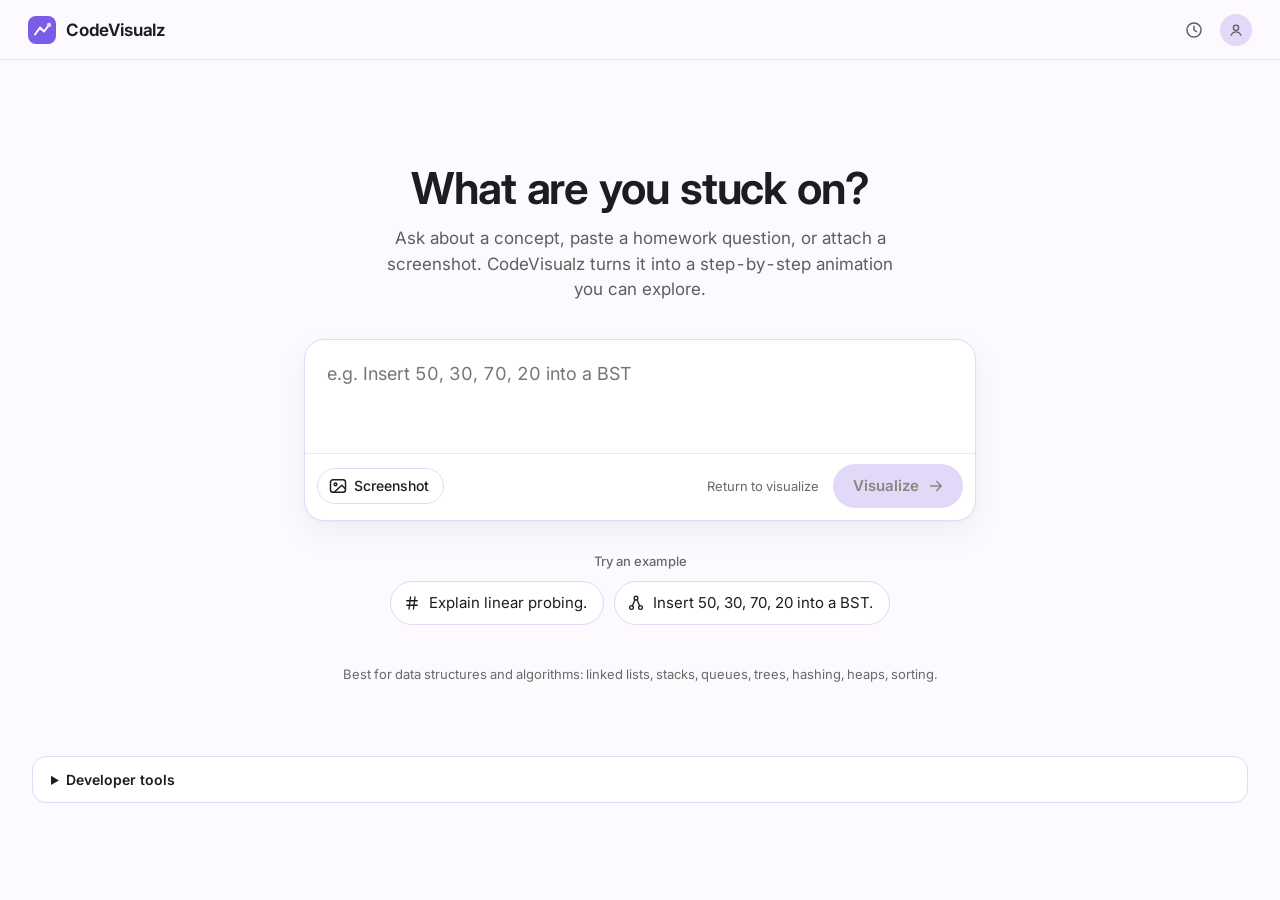
==== frontend/index.html @ c1162198 "feat(frontend): add a "Here's what I read" line above the animation Shows one line built from the pl" ====
<!doctype html>
<html lang="en">
<head>
<meta charset="utf-8" />
<meta name="viewport" content="width=device-width, initial-scale=1" />
<title>CodeVisualz</title>
<link rel="preconnect" href="https://fonts.googleapis.com" />
<link rel="stylesheet" href="https://fonts.googleapis.com/css2?family=Inter:wght@400;500;600;700&display=swap" />
<link rel="stylesheet" href="style.css" />
</head>
<body>

<header class="app-header">
  <button type="button" id="brand-link" class="brand" aria-label="CodeVisualz home">
    <svg class="brand-mark" width="28" height="28" viewBox="0 0 28 28" aria-hidden="true">
      <rect width="28" height="28" rx="8"></rect>
      <path d="M7 18.5 L12 11.5 L16 15.5 L21 9" stroke="#FFFFFF" stroke-width="2" fill="none" stroke-linecap="round" stroke-linejoin="round"></path>
      <circle cx="21" cy="9" r="2.2"></circle>
    </svg>
    <span class="brand-name">CodeVisualz</span>
  </button>
  <div class="header-actions">
    <button type="button" id="new-lesson-btn" class="ghost-button" hidden>
      <svg width="18" height="18" viewBox="0 0 24 24" fill="none" stroke="currentColor" stroke-width="1.75" stroke-linecap="round" aria-hidden="true"><path d="M12 5v14M5 12h14"></path></svg>
      New lesson
    </button>
    <button type="button" class="icon-button" aria-label="Lesson history">
      <svg width="20" height="20" viewBox="0 0 24 24" fill="none" stroke="currentColor" stroke-width="1.75" stroke-linecap="round" stroke-linejoin="round" aria-hidden="true"><circle cx="12" cy="12" r="8.5"></circle><path d="M12 7.5V12l3 2"></path></svg>
    </button>
    <button type="button" class="icon-button avatar-button" aria-label="Account">
      <svg width="18" height="18" viewBox="0 0 24 24" fill="none" stroke="currentColor" stroke-width="1.75" stroke-linecap="round" aria-hidden="true"><circle cx="12" cy="9" r="3.5"></circle><path d="M5.5 19c1.2-3 3.7-4.5 6.5-4.5s5.3 1.5 6.5 4.5"></path></svg>
    </button>
  </div>
</header>

<!-- ============ START SCREEN ============ -->
<main class="start-screen" id="start-screen">
  <h1 class="start-heading">What are you stuck on?</h1>
  <p class="start-subcopy">Ask about a concept, paste a homework question, or attach a screenshot. CodeVisualz turns it into a step-by-step animation you can explore.</p>

  <div class="composer" id="composer">
    <label class="sr-only" for="question-input">Your question</label>
    <textarea
      id="question-input"
      class="composer-input"
      rows="3"
      placeholder="e.g. Insert 50, 30, 70, 20 into a BST"
    ></textarea>

    <div class="screenshot-row" id="screenshot-row" hidden>
      <div class="screenshot-thumb"><img id="screenshot-preview-img" alt="Selected screenshot preview" /></div>
      <div class="screenshot-meta">
        <div class="screenshot-filename" id="screenshot-filename"></div>
        <div class="screenshot-sub" id="screenshot-sub"></div>
      </div>
      <button type="button" id="screenshot-remove" class="remove-chip-button" aria-label="Remove screenshot">
        <span><svg width="14" height="14" viewBox="0 0 24 24" fill="none" stroke="currentColor" stroke-width="2.25" stroke-linecap="round" aria-hidden="true"><path d="M6 6l12 12M18 6L6 18"></path></svg></span>
      </button>
    </div>
    <p id="screenshot-error" class="field-error" role="alert" hidden></p>

    <div class="composer-error-banner" id="plan-error-banner" role="alert" hidden>
      <svg width="20" height="20" viewBox="0 0 24 24" fill="none" stroke="currentColor" stroke-width="2" stroke-linecap="round" aria-hidden="true"><circle cx="12" cy="12" r="9"></circle><path d="M12 7.5v5.5M12 16.5v.01"></path></svg>
      <div>
        <div class="error-title">CodeVisualz couldn't build this lesson</div>
        <div class="error-body" id="plan-error-body"></div>
        <div class="error-code" id="plan-error-code"></div>
      </div>
    </div>

    <div class="composer-footer">
      <input type="file" id="screenshot-input" class="sr-only" accept="image/png,image/jpeg,image/webp,image/gif" />
      <button type="button" id="attach-btn" class="ghost-button">
        <svg width="20" height="20" viewBox="0 0 24 24" fill="none" stroke="currentColor" stroke-width="1.75" stroke-linecap="round" stroke-linejoin="round" aria-hidden="true"><rect x="3" y="4.5" width="18" height="15" rx="3"></rect><circle cx="9" cy="10" r="1.6"></circle><path d="M21 15.5l-4.5-4.5-9 8.5"></path></svg>
        Screenshot
      </button>
      <div class="composer-footer-right">
        <span class="footer-hint">Return to visualize</span>
        <button type="button" id="generate-btn" class="primary-pill" disabled>
          <span id="generate-btn-label">Visualize</span>
          <svg width="18" height="18" viewBox="0 0 24 24" fill="none" stroke="currentColor" stroke-width="2" stroke-linecap="round" stroke-linejoin="round" aria-hidden="true"><path d="M5 12h14M13 6l6 6-6 6"></path></svg>
        </button>
      </div>
    </div>
  </div>

  <div class="examples">
    <div class="examples-label">Try an example</div>
    <div class="example-chips" role="group" aria-label="Example prompts">
      <button type="button" class="chip" data-example="Insert 45, 25, 35 into a size-10 hash table using linear probing.">
        <svg width="18" height="18" viewBox="0 0 24 24" fill="none" stroke="currentColor" stroke-width="1.75" stroke-linecap="round" aria-hidden="true"><path d="M5 9h14M5 15h14M10 4L8 20M16 4l-2 16"></path></svg>
        Explain linear probing.
      </button>
      <button type="button" class="chip" data-example="Insert 50, 30, 70, 20 into a binary search tree.">
        <svg width="18" height="18" viewBox="0 0 24 24" fill="none" stroke="currentColor" stroke-width="1.75" stroke-linecap="round" aria-hidden="true"><circle cx="12" cy="5.5" r="2.5"></circle><circle cx="6" cy="18" r="2.5"></circle><circle cx="18" cy="18" r="2.5"></circle><path d="M10.6 7.6L7.3 15.8M13.4 7.6l3.3 8.2"></path></svg>
        Insert 50, 30, 70, 20 into a BST.
      </button>
    </div>
    <p class="examples-footnote">Best for data structures and algorithms: linked lists, stacks, queues, trees, hashing, heaps, sorting.</p>
  </div>
</main>

<!-- ============ WORKSPACE SCREEN ============ -->
<main class="workspace" id="workspace-screen" hidden>

  <div class="question-bar">
    <label class="field-label-inline" for="ws-question-input">Your question</label>
    <input id="ws-question-input" class="question-bar-input" />
    <span class="screenshot-chip" id="ws-screenshot-chip" hidden></span>
    <button type="button" id="regenerate-btn" class="ghost-button-sm">
      <svg width="16" height="16" viewBox="0 0 24 24" fill="none" stroke="currentColor" stroke-width="2" stroke-linecap="round" stroke-linejoin="round" aria-hidden="true"><path d="M20 11a8 8 0 1 0-2.3 5.7M20 4v7h-7"></path></svg>
      Regenerate
    </button>
  </div>

  <div class="title-skeleton" id="title-skeleton" aria-hidden="true" hidden>
    <div class="skeleton-bar" style="height: 12px; width: 180px"></div>
    <div class="skeleton-bar" style="height: 26px; width: 420px; max-width: 80%"></div>
  </div>
  <div class="title-row" id="title-row" hidden>
    <div>
      <div class="eyebrow" id="lesson-eyebrow"></div>
      <h1 class="lesson-title" id="lesson-title"></h1>
    </div>
    <div class="lesson-meta" id="lesson-meta"></div>
  </div>

  <div class="workspace-row">

    <!-- ===== STAGE CARD ===== -->
    <section class="card stage-card" id="stage-card" aria-label="Lesson animation" hidden>
      <p class="plan-summary" id="plan-summary" hidden></p>
      <div class="stage" id="stage">
        <div id="viz-container" data-viz-stage aria-describedby="caption-text"></div>

        <div class="generating-overlay" id="generating-overlay" hidden>
          <svg width="36" height="36" viewBox="0 0 36 36" aria-hidden="true">
            <circle class="spinner-ring" cx="18" cy="18" r="15" fill="none" stroke-width="3"></circle>
            <path class="spinner-arc" d="M18 3a15 15 0 0 1 15 15" fill="none" stroke-width="3" stroke-linecap="round"></path>
          </svg>
          <div>
            <div class="generating-title">Building your lesson</div>
            <div class="generating-sub">This usually takes a few seconds.</div>
          </div>
          <button type="button" id="cancel-generate-btn" class="secondary-button">Cancel</button>
        </div>

        <div class="stage-error-banner" id="stage-error-banner" role="alert" hidden>
          <svg width="20" height="20" viewBox="0 0 24 24" fill="none" stroke="currentColor" stroke-width="2" stroke-linecap="round" aria-hidden="true"><circle cx="12" cy="12" r="9"></circle><path d="M12 7.5v5.5M12 16.5v.01"></path></svg>
          <div class="error-body" id="stage-error-body"></div>
        </div>
      </div>

      <div class="caption" id="caption-area" aria-live="polite">
        <span class="step-badge" id="step-badge"></span>
        <div class="caption-body" id="caption-body">
          <span class="captions-loading-chip" id="captions-loading-chip" hidden>
            <svg width="14" height="14" viewBox="0 0 18 18" aria-hidden="true"><circle cx="9" cy="9" r="7" fill="none" stroke="var(--accent-line)" stroke-width="2.5"></circle><path d="M9 2a7 7 0 0 1 7 7" fill="none" stroke="var(--accent-strong)" stroke-width="2.5" stroke-linecap="round"></path></svg>
            Writing explanations — the animation is ready to explore
          </span>
          <div class="step-tag" id="step-tag"></div>
          <p class="caption-text" id="caption-text"></p>
        </div>
      </div>

      <div class="playback">
        <div class="progress-row" role="progressbar" id="progress-row" aria-label="Lesson progress" aria-valuemin="1"></div>
        <div class="playback-controls">
          <div>
            <button type="button" id="btn-restart" class="ghost-toolbar-button" disabled>
              <svg width="18" height="18" viewBox="0 0 24 24" fill="none" stroke="currentColor" stroke-width="1.85" stroke-linecap="round" stroke-linejoin="round" aria-hidden="true"><path d="M4 12a8 8 0 1 0 2.4-5.7M4 4v5h5"></path></svg>
              Restart
            </button>
          </div>
          <div class="playback-center">
            <button type="button" id="btn-back" class="ghost-toolbar-button" disabled>
              <svg width="18" height="18" viewBox="0 0 24 24" fill="none" stroke="currentColor" stroke-width="2" stroke-linecap="round" stroke-linejoin="round" aria-hidden="true"><path d="M15 6l-6 6 6 6"></path></svg>
              Back
            </button>
            <button type="button" id="btn-play" class="play-button" disabled aria-label="Play">
              <svg id="play-icon" width="20" height="20" viewBox="0 0 24 24" fill="currentColor" aria-hidden="true" style="margin-left: 2px"><path d="M8 5.2v13.6c0 .8.9 1.3 1.6.8l10-6.8c.6-.4.6-1.2 0-1.6l-10-6.8C8.9 3.9 8 4.4 8 5.2z"></path></svg>
            </button>
            <button type="button" id="btn-next" class="ghost-toolbar-button" disabled style="padding: 0 10px 0 14px">
              Next
              <svg width="18" height="18" viewBox="0 0 24 24" fill="none" stroke="currentColor" stroke-width="2" stroke-linecap="round" stroke-linejoin="round" aria-hidden="true"><path d="M9 6l6 6-6 6"></path></svg>
            </button>
          </div>
          <div class="playback-right">
            <span><kbd>&larr;</kbd> <kbd>&rarr;</kbd></span>
            <span class="step-counter" id="step-counter"></span>
          </div>
        </div>
      </div>
    </section>

    <!-- ===== TEXT FALLBACK ===== -->
    <article class="card text-fallback" id="text-fallback" hidden>
      <div class="text-note">
        <svg width="20" height="20" viewBox="0 0 24 24" fill="none" stroke="currentColor" stroke-width="1.85" stroke-linecap="round" aria-hidden="true"><circle cx="12" cy="12" r="9"></circle><path d="M12 11v5.5M12 7.5v.01"></path></svg>
        <div class="text-note-body"><strong>This one reads better as text.</strong> It doesn't map to a step-by-step animation, so here's a written explanation instead.</div>
      </div>
      <div class="text-body" id="text-body"></div>
    </article>

    <!-- ===== RAIL ===== -->
    <aside class="rail">
      <section class="card practice-card" id="practice-panel" aria-labelledby="practice-prompt" hidden>
        <div class="practice-header">
          <span class="practice-kicker">
            <svg width="16" height="16" viewBox="0 0 24 24" fill="none" stroke="currentColor" stroke-width="2" stroke-linecap="round" stroke-linejoin="round" aria-hidden="true"><circle cx="12" cy="12" r="9"></circle><path d="M9.5 9.5a2.5 2.5 0 1 1 3.5 2.3c-.6.3-1 .8-1 1.5v.4M12 16.8v.01"></path></svg>
            Quick check
          </span>
          <span class="practice-step-label" id="practice-step-label"></span>
        </div>
        <h2 id="practice-prompt" class="practice-prompt"></h2>
        <p class="practice-context" id="practice-context" hidden></p>
        <div role="group" aria-label="Answer choices" class="practice-choices" id="practice-choices"></div>
        <div class="practice-actions" id="practice-actions"></div>
        <div id="practice-feedback-slot"></div>
      </section>

      <section class="card complete-card" id="complete-panel" aria-labelledby="complete-heading" hidden>
        <span class="complete-icon">
          <svg width="22" height="22" viewBox="0 0 24 24" fill="none" stroke="currentColor" stroke-width="2.4" stroke-linecap="round" stroke-linejoin="round" aria-hidden="true"><path d="M5 12.5l4.5 4.5L19 7.5"></path></svg>
        </span>
        <h2 id="complete-heading" class="complete-title">Lesson complete</h2>
        <p class="complete-sub" id="complete-sub"></p>
        <dl class="stat-tiles" id="complete-stats"></dl>
        <div class="complete-actions">
          <button type="button" id="replay-btn" class="secondary-button">Replay</button>
          <button type="button" id="complete-new-lesson-btn" class="primary-pill">New lesson</button>
        </div>
      </section>

      <section class="card sandbox-card" id="sandbox-panel" hidden>
        <div class="sandbox-label">Try your own operations</div>
        <p class="sandbox-hint">Type comma-separated ops for this structure, e.g. <code>push 5, pop</code>.</p>
        <form class="sandbox-form" id="sandbox-form">
          <label class="sr-only" for="sandbox-input">Your operations</label>
          <input id="sandbox-input" class="sandbox-input" placeholder="push 5, pop" />
          <button type="submit" class="sandbox-run-button">Run</button>
        </form>
        <p id="sandbox-error" class="field-error" role="alert" hidden></p>
      </section>

      <nav class="card outline" id="lesson-outline" aria-label="Lesson steps" hidden>
        <div class="outline-header">
          <span class="outline-title">Lesson steps</span>
          <span class="outline-meta" id="outline-meta"></span>
        </div>
        <ol class="outline-list" id="outline-list"></ol>
      </nav>
    </aside>
  </div>
</main>

<!-- ============ DEVELOPER TOOLS (integration-testing aid) ============ -->
<div class="dev-tools">
  <details class="dev-tools-inner" id="dev-tools">
    <summary>Developer tools</summary>
    <div class="dev-tools-body">
      <p><strong>Mode:</strong> <span id="dev-mode">Live API</span></p>
      <p><strong>Last request:</strong> <span id="dev-status">&mdash;</span></p>

      <h2>Plan response</h2>
      <pre id="dev-plan-preview" class="dev-pre">&mdash;</pre>

      <h2>Current step (raw detail)</h2>
      <pre id="dev-step-detail" class="dev-pre">&mdash;</pre>

      <h2>Errors</h2>
      <ul id="dev-errors" class="dev-errors"></ul>

      <h2>Manual test input</h2>
      <p>
        Paste a plan response shaped like <code>{"structure","initial","ops","source"}</code> or
        <code>{"structure":null,"message"}</code> to test the frontend and visualization modules without
        calling <code>/api/plan</code>. This is a manual test route &mdash; it never pretends to be a live
        backend response.
      </p>
      <textarea
        id="dev-json-input"
        class="dev-json-input"
        rows="6"
        placeholder='{"structure":"bst","initial":[],"ops":[{"op":"insert","args":["50"]},{"op":"insert","args":["30"]}],"source":"user_question"}'
      ></textarea>
      <div class="dev-tools-actions">
        <button type="button" id="dev-json-example">Insert example</button>
        <button type="button" id="dev-json-load">Load as plan response</button>
      </div>
      <p id="dev-json-error" class="field-error" role="alert" hidden></p>
    </div>
  </details>
</div>

<script type="module" src="app.js"></script>
</body>
</html>
---- frontend/style.css ----
:root {
  /* Neutrals: mostly white with a lavender wash */
  --bg: #FCFAFF;
  --bg-glass: rgba(252, 250, 255, 0.86);
  --surface: #FFFFFF;
  --stage: #F4EEFF;
  --muted: #EFE8FD;
  --line: #E2D8F7;
  --line-soft: #ECE5FB;
  --line-strong: #C9C6BF;

  --text: #1D1D1F;
  --text-2: #5F5E5B;
  --text-3: #6B6965;
  --text-disabled: #8A8780;

  --accent: #C4B1FF;
  --on-accent: #2A1661;
  --accent-strong: #7B5CE6;
  --accent-text: #5B3CC4;
  --accent-tint: #F1EBFF;
  --accent-mark: #E6DCFF;
  --accent-line: #D9CCFF;
  --accent-shadow: rgba(123, 92, 230, 0.22);

  --collision-bg: #FFF1E2; --collision-border: #E8913A; --collision-text: #A64B00;
  --placed-bg: #E9F6EC; --placed-border: #2F9E55; --placed-text: #1E7B3A; --placed-key: #14532D;
  --error-bg: #FDEDEC; --error-border: #F3C4C0; --error-icon: #B3261E; --error-title: #8C1D18; --error-choice-border: #C5372C;

  --font: -apple-system, BlinkMacSystemFont, "SF Pro Text", Inter, "Segoe UI", Roboto, sans-serif;
  --font-mono: "SF Mono", ui-monospace, Menlo, monospace;

  --r-xs: 5px;
  --r-sm: 8px;
  --r-md: 12px;
  --r-lg: 14px;
  --r-xl: 20px;
  --r-pill: 999px;

  --shadow-card: 0 1px 2px rgba(0, 0, 0, 0.04), 0 12px 32px rgba(0, 0, 0, 0.05);
  --shadow-primary: 0 2px 8px var(--accent-shadow);

  --ease: cubic-bezier(.2, .8, .2, 1);
  --dur-fast: 160ms;
  --dur-base: 240ms;
}

* {
  box-sizing: border-box;
}

/* Many components below set their own `display` (flex/grid/etc). Author
   rules normally beat the UA default `[hidden] { display: none }`, so
   without this, toggling `el.hidden = true` on those elements silently did
   nothing and they stayed on screen. This makes `hidden` always win. */
[hidden] {
  display: none !important;
}

html,
body {
  margin: 0;
  padding: 0;
  background: var(--bg);
  color: var(--text);
  font-family: var(--font);
  -webkit-font-smoothing: antialiased;
  font-variant-numeric: tabular-nums;
}

.sr-only {
  position: absolute;
  width: 1px;
  height: 1px;
  overflow: hidden;
  clip: rect(0 0 0 0);
  white-space: nowrap;
}

button {
  font-family: inherit;
}

:focus-visible {
  box-shadow: 0 0 0 3px var(--accent-line);
  outline: 2px solid var(--accent-strong);
  outline-offset: 1px;
}

/* ===== Header ===== */

.app-header {
  position: sticky;
  top: 0;
  z-index: 5;
  height: 60px;
  display: flex;
  align-items: center;
  justify-content: space-between;
  gap: 16px;
  padding: 0 28px;
  background: var(--bg-glass);
  backdrop-filter: saturate(180%) blur(20px);
  -webkit-backdrop-filter: saturate(180%) blur(20px);
  border-bottom: 1px solid var(--line-soft);
}

.brand {
  display: flex;
  align-items: center;
  gap: 10px;
  color: var(--text);
  text-decoration: none;
  background: none;
  border: 0;
  cursor: pointer;
  padding: 0;
}

.brand-mark rect {
  fill: var(--accent-strong);
}

.brand-mark circle {
  fill: var(--accent-mark);
}

.brand-name {
  font-size: 17px;
  font-weight: 650;
  letter-spacing: -0.01em;
}

.header-actions {
  display: flex;
  align-items: center;
  gap: 6px;
}

.icon-button {
  width: 40px;
  height: 40px;
  display: flex;
  align-items: center;
  justify-content: center;
  border: 0;
  border-radius: var(--r-pill);
  background: transparent;
  color: var(--text-2);
  cursor: pointer;
}

.icon-button:hover {
  background: var(--muted);
}

.avatar-button {
  width: 32px;
  height: 32px;
  background: var(--line);
}

.avatar-button:hover {
  background: var(--line-strong);
}

/* ===== Buttons ===== */

.ghost-button {
  height: 36px;
  padding: 0 14px 0 10px;
  display: inline-flex;
  align-items: center;
  gap: 6px;
  border-radius: var(--r-pill);
  border: 1px solid var(--line);
  background: var(--surface);
  color: var(--text);
  font-size: 14px;
  font-weight: 500;
  cursor: pointer;
}

.ghost-button:hover {
  background: var(--muted);
}

.ghost-toolbar-button {
  height: 44px;
  padding: 0 14px 0 10px;
  display: inline-flex;
  align-items: center;
  gap: 6px;
  border: 0;
  border-radius: var(--r-md);
  background: transparent;
  color: var(--text);
  font-size: 15px;
  font-weight: 500;
  cursor: pointer;
}

.ghost-toolbar-button:disabled {
  color: var(--line-strong);
  cursor: default;
}

.ghost-toolbar-button:not(:disabled):hover {
  background: var(--muted);
}

.primary-pill {
  height: 44px;
  padding: 0 18px 0 20px;
  display: inline-flex;
  align-items: center;
  gap: 8px;
  border: 0;
  border-radius: var(--r-pill);
  background: var(--accent);
  color: var(--on-accent);
  font-size: 15px;
  font-weight: 600;
  cursor: pointer;
  box-shadow: var(--shadow-primary);
}

.primary-pill:disabled {
  background: var(--line);
  color: var(--text-disabled);
  cursor: default;
  box-shadow: none;
}

.secondary-button {
  height: 44px;
  padding: 0 16px;
  border: 1px solid var(--line-strong);
  border-radius: var(--r-md);
  background: var(--surface);
  color: var(--text);
  font-size: 15px;
  font-weight: 600;
  cursor: pointer;
}

.secondary-button:hover {
  background: var(--muted);
}

.text-link-button {
  background: none;
  border: 0;
  color: var(--accent-text);
  font-size: 15px;
  font-weight: 500;
  cursor: pointer;
  padding: 0 14px;
  height: 44px;
}

.play-button {
  width: 52px;
  height: 52px;
  display: flex;
  align-items: center;
  justify-content: center;
  border: 0;
  border-radius: var(--r-pill);
  background: var(--accent);
  color: var(--on-accent);
  cursor: pointer;
  box-shadow: var(--shadow-primary);
}

.play-button:disabled {
  background: #D4D1CA;
  box-shadow: none;
  cursor: default;
}

/* ===== Start screen / composer ===== */

.start-screen {
  max-width: 720px;
  margin: 0 auto;
  padding: 104px 24px 72px;
}

.start-heading {
  margin: 0;
  text-align: center;
  font-size: 44px;
  line-height: 1.1;
  font-weight: 650;
  letter-spacing: -0.025em;
}

.start-subcopy {
  margin: 14px auto 0;
  max-width: 520px;
  text-align: center;
  font-size: 17px;
  line-height: 1.5;
  color: var(--text-2);
}

.composer {
  margin-top: 36px;
  background: var(--surface);
  border: 1px solid var(--line);
  border-radius: var(--r-xl);
  box-shadow: var(--shadow-card);
  overflow: hidden;
  transition: border-color var(--dur-base) var(--ease);
}

.composer.has-error {
  border-color: var(--error-border);
}

.composer-input {
  display: block;
  width: 100%;
  resize: none;
  border: 0;
  outline: none;
  padding: 20px 22px 12px;
  font: inherit;
  font-size: 18px;
  line-height: 1.5;
  color: var(--text);
  background: transparent;
}

.screenshot-row {
  margin: 0 14px 12px;
  padding: 10px 4px 10px 10px;
  display: flex;
  align-items: center;
  gap: 12px;
  background: var(--muted);
  border-radius: var(--r-lg);
}

.screenshot-thumb {
  width: 76px;
  height: 56px;
  flex-shrink: 0;
  box-sizing: border-box;
  background: var(--surface);
  border: 1px solid var(--line);
  border-radius: var(--r-sm);
  overflow: hidden;
}

.screenshot-thumb img {
  width: 100%;
  height: 100%;
  object-fit: cover;
  display: block;
}

.screenshot-meta {
  flex: 1;
  min-width: 0;
}

.screenshot-filename {
  font-size: 14px;
  font-weight: 500;
  white-space: nowrap;
  overflow: hidden;
  text-overflow: ellipsis;
}

.screenshot-sub {
  margin-top: 2px;
  font-size: 13px;
  color: var(--text-3);
}

.remove-chip-button {
  width: 44px;
  height: 44px;
  flex-shrink: 0;
  display: flex;
  align-items: center;
  justify-content: center;
  border: 0;
  background: transparent;
  cursor: pointer;
  padding: 0;
}

.remove-chip-button span {
  width: 28px;
  height: 28px;
  display: flex;
  align-items: center;
  justify-content: center;
  border-radius: var(--r-pill);
  background: var(--line);
  color: #3A3A3C;
}

.composer-error-banner {
  margin: 0 14px 12px;
  padding: 14px 16px;
  display: flex;
  gap: 12px;
  align-items: flex-start;
  background: var(--error-bg);
  border: 1px solid var(--error-border);
  border-radius: var(--r-lg);
}

.composer-error-banner svg {
  flex-shrink: 0;
  margin-top: 1px;
  color: var(--error-icon);
}

.error-title {
  font-size: 15px;
  font-weight: 600;
  color: var(--text);
}

.error-body {
  margin-top: 3px;
  font-size: 14px;
  line-height: 1.45;
  color: #3A3A3C;
}

.error-code {
  margin-top: 6px;
  font-size: 12px;
  color: var(--text-3);
  font-family: var(--font-mono);
}

.composer-footer {
  display: flex;
  align-items: center;
  justify-content: space-between;
  gap: 12px;
  padding: 10px 12px 12px;
  border-top: 1px solid var(--line-soft);
}

.composer-footer-right {
  display: flex;
  align-items: center;
  gap: 14px;
}

.footer-hint {
  font-size: 13px;
  color: var(--text-3);
}

.examples {
  margin-top: 32px;
}

.examples-label {
  text-align: center;
  font-size: 13px;
  font-weight: 500;
  color: var(--text-3);
}

.example-chips {
  margin-top: 12px;
  display: flex;
  flex-wrap: wrap;
  justify-content: center;
  gap: 10px;
}

.chip {
  height: 44px;
  padding: 0 16px 0 12px;
  display: inline-flex;
  align-items: center;
  gap: 8px;
  border: 1px solid var(--line);
  border-radius: var(--r-pill);
  background: var(--surface);
  color: var(--text);
  font-size: 15px;
  cursor: pointer;
}

.chip:hover {
  background: var(--muted);
}

.examples-footnote {
  margin: 40px 0 0;
  text-align: center;
  font-size: 13px;
  line-height: 1.5;
  color: var(--text-3);
}

/* ===== Workspace ===== */

.workspace {
  max-width: 1360px;
  margin: 0 auto;
  padding: 20px 32px 40px;
  display: flex;
  flex-direction: column;
  gap: 20px;
}

.question-bar {
  min-height: 56px;
  padding: 6px 8px 6px 16px;
  display: flex;
  flex-wrap: wrap;
  align-items: center;
  gap: 12px;
  background: var(--surface);
  border: 1px solid var(--line);
  border-radius: var(--r-lg);
}

.field-label-inline {
  font-size: 13px;
  font-weight: 500;
  color: var(--text-3);
  white-space: nowrap;
}

.question-bar-input {
  flex: 1 1 320px;
  min-width: 0;
  height: 40px;
  border: 0;
  outline: none;
  background: transparent;
  font: inherit;
  font-size: 15px;
  color: var(--text);
}

.screenshot-chip {
  height: 32px;
  padding: 0 10px 0 4px;
  display: inline-flex;
  align-items: center;
  gap: 8px;
  border-radius: var(--r-sm);
  background: var(--muted);
  font-size: 13px;
  color: #3A3A3C;
}

.ghost-button-sm {
  height: 40px;
  padding: 0 14px 0 12px;
  display: inline-flex;
  align-items: center;
  gap: 6px;
  border: 1px solid var(--line);
  border-radius: var(--r-sm);
  background: var(--surface);
  color: var(--text);
  font-size: 14px;
  font-weight: 500;
  cursor: pointer;
}

.ghost-button-sm:hover {
  background: var(--muted);
}

.title-row {
  display: flex;
  flex-wrap: wrap;
  align-items: flex-end;
  justify-content: space-between;
  gap: 8px 16px;
}

.eyebrow {
  font-size: 13px;
  font-weight: 500;
  color: var(--text-3);
}

.lesson-title {
  margin: 4px 0 0;
  font-size: 28px;
  line-height: 1.2;
  font-weight: 650;
  letter-spacing: -0.02em;
}

.lesson-meta {
  font-size: 14px;
  color: var(--text-2);
}

.title-skeleton {
  display: flex;
  flex-direction: column;
  gap: 10px;
  padding: 4px 0;
}

.skeleton-bar {
  border-radius: 6px;
  background: var(--line-soft);
}

.workspace-row {
  display: flex;
  flex-wrap: wrap;
  align-items: flex-start;
  gap: 24px;
}

.card {
  background: var(--surface);
  border: 1px solid var(--line);
  border-radius: var(--r-xl);
  box-shadow: var(--shadow-card);
}

/* ===== Stage card ===== */

.stage-card {
  flex: 999 1 640px;
  min-width: 0;
  display: flex;
  flex-direction: column;
  overflow: hidden;
}

.plan-summary {
  margin: 0;
  padding: 10px 28px;
  font-size: 13px;
  line-height: 1.4;
  color: var(--text-2);
  background: var(--muted);
  border-bottom: 1px solid var(--line-soft);
}

.stage {
  position: relative;
  min-height: 430px;
  padding: 22px 32px 20px;
  display: flex;
  flex-direction: column;
  gap: 18px;
  background: var(--stage);
  border-bottom: 1px solid var(--line-soft);
}

#viz-container {
  flex: 1;
  display: flex;
  flex-direction: column;
}

.stage-error-banner {
  flex: 1;
  display: flex;
  gap: 12px;
  align-items: flex-start;
  padding: 20px;
  background: var(--error-bg);
  border: 1px solid var(--error-border);
  border-radius: var(--r-lg);
}

.stage-error-banner svg {
  flex-shrink: 0;
  margin-top: 1px;
  color: var(--error-icon);
}

.generating-overlay {
  flex: 1;
  display: flex;
  flex-direction: column;
  align-items: center;
  justify-content: center;
  gap: 22px;
  padding: 12px 0;
  text-align: center;
}

.spinner-ring {
  stroke: var(--line);
}

.spinner-arc {
  stroke: var(--accent-strong);
}

.generating-title {
  font-size: 20px;
  font-weight: 600;
  letter-spacing: -0.01em;
}

.generating-sub {
  margin-top: 4px;
  font-size: 15px;
  color: var(--text-2);
}

.caption {
  min-height: 116px;
  padding: 20px 28px 18px;
  display: flex;
  gap: 16px;
  align-items: flex-start;
}

.step-badge {
  width: 32px;
  height: 32px;
  flex-shrink: 0;
  border-radius: var(--r-pill);
  background: var(--muted);
  display: flex;
  align-items: center;
  justify-content: center;
  font-size: 14px;
  font-weight: 650;
}

.caption-body {
  flex: 1;
  min-width: 0;
}

.step-tag {
  font-size: 12px;
  font-weight: 600;
  letter-spacing: 0.04em;
  text-transform: uppercase;
  color: var(--text-2);
}

.step-tag.tag-collision { color: var(--collision-text); }
.step-tag.tag-placed { color: var(--placed-text); }
.step-tag.tag-hash { color: var(--accent-text); }

.caption-text {
  margin: 4px 0 0;
  font-size: 21px;
  line-height: 1.35;
  font-weight: 600;
  letter-spacing: -0.01em;
  transition: opacity var(--dur-fast) var(--ease);
}

.captions-loading-chip {
  align-self: flex-start;
  height: 26px;
  padding: 0 10px 0 8px;
  display: inline-flex;
  align-items: center;
  gap: 7px;
  border-radius: var(--r-pill);
  background: var(--accent-tint);
  color: var(--accent-text);
  font-size: 13px;
  font-weight: 500;
}

.playback {
  padding: 0 16px 14px;
  border-top: 1px solid var(--line-soft);
}

.progress-row {
  display: grid;
  gap: 4px;
  padding: 12px 4px;
}

.progress-segment {
  height: 4px;
  border-radius: 2px;
  background: var(--line);
  transition: background-color var(--dur-base) var(--ease);
}

.progress-segment.is-done {
  background: var(--accent-strong);
}

.playback-controls {
  display: grid;
  grid-template-columns: minmax(0, 1fr) auto minmax(0, 1fr);
  align-items: center;
  gap: 12px;
}

.playback-center {
  display: flex;
  align-items: center;
  gap: 8px;
}

.playback-right {
  justify-self: end;
  display: flex;
  align-items: center;
  gap: 10px;
}

kbd {
  font-family: inherit;
  font-size: 11px;
  padding: 2px 6px;
  border: 1px solid var(--line);
  border-radius: var(--r-xs);
  background: var(--surface);
}

.step-counter {
  font-size: 14px;
  font-weight: 600;
  color: var(--text);
}

.step-counter.is-off {
  color: var(--text-disabled);
}

/* ===== Rail ===== */

.rail {
  flex: 1 1 320px;
  max-width: 400px;
  min-width: 0;
  display: flex;
  flex-direction: column;
  gap: 16px;
}

.practice-card,
.complete-card,
.sandbox-card {
  padding: 20px;
}

.practice-header {
  display: flex;
  align-items: center;
  justify-content: space-between;
}

.practice-kicker {
  display: flex;
  align-items: center;
  gap: 6px;
  font-size: 13px;
  font-weight: 600;
  color: var(--accent-text);
}

.practice-step-label {
  font-size: 12px;
  color: var(--text-3);
}

.practice-prompt {
  margin: 10px 0 0;
  font-size: 19px;
  line-height: 1.3;
  font-weight: 650;
  letter-spacing: -0.01em;
}

.practice-context {
  margin: 6px 0 0;
  font-size: 14px;
  line-height: 1.5;
  color: var(--text-2);
}

.practice-choices {
  margin-top: 16px;
  display: grid;
  grid-template-columns: repeat(auto-fit, minmax(90px, 1fr));
  gap: 8px;
}

.choice-button {
  position: relative;
  min-height: 56px;
  padding: 10px 8px;
  box-sizing: border-box;
  border-radius: var(--r-lg);
  display: flex;
  align-items: center;
  justify-content: center;
  text-align: center;
  font: inherit;
  font-size: 15px;
  font-weight: 600;
  cursor: pointer;
  background: var(--surface);
  border: 1px solid var(--line);
  color: var(--text);
}

.choice-button:disabled {
  cursor: default;
}

.choice-button.is-selected {
  background: var(--accent-tint);
  border: 2px solid var(--accent-strong);
  color: var(--accent-text);
}

.choice-button.is-incorrect {
  background: var(--error-bg);
  border: 2px solid var(--error-choice-border);
  color: var(--error-title);
}

.choice-button.is-correct {
  background: var(--placed-bg);
  border: 2px solid var(--placed-border);
  color: var(--placed-key);
}

.choice-button.is-dimmed {
  opacity: 0.55;
}

.choice-mark {
  position: absolute;
  top: -8px;
  right: -8px;
  width: 20px;
  height: 20px;
  border-radius: var(--r-pill);
  border: 2px solid var(--surface);
  display: flex;
  align-items: center;
  justify-content: center;
  font-size: 11px;
  font-weight: 700;
  color: #FFFFFF;
}

.choice-mark.mark-incorrect { background: var(--error-icon); }
.choice-mark.mark-correct { background: var(--placed-text); }

.practice-actions {
  margin-top: 16px;
  display: flex;
  align-items: center;
  gap: 8px;
}

.practice-actions .primary-pill,
.practice-actions .secondary-button,
.practice-actions .text-link-button {
  flex: 1;
  border-radius: var(--r-md);
}

.feedback-box {
  margin-top: 16px;
  padding: 14px 16px;
  border-radius: var(--r-lg);
}

.feedback-box.is-wrong {
  background: var(--error-bg);
  border: 1px solid var(--error-border);
}

.feedback-box.is-right {
  background: var(--placed-bg);
  border: 1px solid #B7DFC2;
}

.feedback-head {
  display: flex;
  align-items: center;
  gap: 8px;
}

.feedback-head svg.icon-wrong { color: var(--error-icon); }
.feedback-head svg.icon-right { color: var(--placed-text); }

.feedback-title {
  font-size: 15px;
  font-weight: 600;
}

.feedback-box.is-wrong .feedback-title { color: var(--error-title); }
.feedback-box.is-right .feedback-title { color: var(--placed-key); }

.feedback-body {
  margin: 6px 0 0;
  font-size: 14px;
  line-height: 1.55;
  color: #3A3A3C;
}

/* ===== Complete card ===== */

.complete-icon {
  width: 40px;
  height: 40px;
  border-radius: var(--r-pill);
  background: var(--placed-bg);
  color: var(--placed-text);
  display: flex;
  align-items: center;
  justify-content: center;
}

.complete-title {
  margin: 14px 0 0;
  font-size: 20px;
  font-weight: 650;
  letter-spacing: -0.01em;
}

.complete-sub {
  margin: 4px 0 0;
  font-size: 14px;
  line-height: 1.5;
  color: var(--text-2);
}

.stat-tiles {
  margin: 16px 0 0;
  display: grid;
  grid-template-columns: repeat(auto-fit, minmax(90px, 1fr));
  gap: 8px;
}

.stat-tile {
  padding: 10px 12px;
  background: var(--muted);
  border-radius: var(--r-md);
}

.stat-label {
  font-size: 12px;
  color: var(--text-2);
}

.stat-value {
  margin-top: 2px;
  font-size: 20px;
  font-weight: 650;
}

.complete-actions {
  margin-top: 18px;
  display: flex;
  gap: 8px;
}

.complete-actions .secondary-button,
.complete-actions .primary-pill {
  flex: 1;
  border-radius: var(--r-md);
}

.complete-actions .primary-pill {
  flex: 1.4;
}

/* ===== Sandbox card ===== */

.sandbox-label {
  font-size: 15px;
  font-weight: 600;
}

.sandbox-hint {
  margin: 4px 0 0;
  font-size: 13px;
  line-height: 1.5;
  color: var(--text-3);
}

.sandbox-form {
  margin-top: 12px;
  display: flex;
  gap: 8px;
}

.sandbox-input {
  flex: 1;
  min-width: 0;
  height: 44px;
  padding: 0 14px;
  border: 1px solid var(--line);
  border-radius: var(--r-md);
  font: inherit;
  font-size: 15px;
  background: var(--stage);
  color: var(--text);
}

.sandbox-run-button {
  height: 44px;
  padding: 0 16px;
  border: 0;
  border-radius: var(--r-md);
  background: var(--accent);
  color: var(--on-accent);
  font: inherit;
  font-size: 15px;
  font-weight: 600;
  cursor: pointer;
}

/* ===== Lesson outline ===== */

.outline {
  padding: 14px 10px 10px;
}

.outline-header {
  display: flex;
  align-items: baseline;
  justify-content: space-between;
  padding: 0 10px 8px;
}

.outline-title {
  font-size: 15px;
  font-weight: 600;
}

.outline-meta {
  font-size: 13px;
  color: var(--text-3);
}

.outline-list {
  margin: 0;
  padding: 0;
  list-style: none;
  display: flex;
  flex-direction: column;
  gap: 2px;
}

.outline-row {
  width: 100%;
  min-height: 44px;
  padding: 8px 10px;
  box-sizing: border-box;
  display: flex;
  align-items: center;
  gap: 12px;
  border: 0;
  border-radius: var(--r-sm);
  text-align: left;
  font: inherit;
  font-size: 14px;
  cursor: pointer;
  background: transparent;
  color: var(--text);
}

.outline-row:hover {
  background: var(--muted);
}

.outline-row.is-current {
  background: var(--accent-tint);
  color: var(--text);
  font-weight: 600;
}

.outline-row.is-done {
  color: var(--text-2);
}

.outline-num {
  width: 24px;
  height: 24px;
  flex-shrink: 0;
  border-radius: var(--r-pill);
  display: flex;
  align-items: center;
  justify-content: center;
  font-size: 12px;
  font-weight: 650;
  background: var(--surface);
  color: var(--text-3);
  box-shadow: inset 0 0 0 1px var(--line-strong);
}

.outline-row.is-current .outline-num {
  background: var(--accent);
  color: var(--on-accent);
  box-shadow: none;
}

.outline-row.is-done .outline-num {
  background: var(--placed-bg);
  color: var(--placed-text);
  box-shadow: none;
}

.outline-label {
  flex: 1;
  min-width: 0;
  overflow: hidden;
  text-overflow: ellipsis;
  white-space: nowrap;
}

.outline-quick-pill {
  padding: 2px 8px;
  border-radius: var(--r-pill);
  background: var(--accent-tint);
  color: var(--accent-text);
  font-size: 11px;
  font-weight: 600;
  white-space: nowrap;
}

/* ===== Text fallback ===== */

.text-fallback {
  flex: 999 1 640px;
  min-width: 0;
  overflow: hidden;
}

.text-note {
  display: flex;
  gap: 12px;
  align-items: flex-start;
  padding: 16px 28px;
  background: var(--muted);
  border-bottom: 1px solid var(--line-soft);
}

.text-note svg {
  flex-shrink: 0;
  margin-top: 1px;
  color: var(--text-2);
}

.text-note-body {
  font-size: 14px;
  line-height: 1.5;
  color: #3A3A3C;
}

.text-body {
  max-width: 720px;
  padding: 28px 28px 32px;
  font-size: 16px;
  line-height: 1.65;
  color: var(--text);
  white-space: pre-wrap;
}

/* ===== Developer tools (integration-testing aid, not part of the product design) ===== */

.dev-tools {
  max-width: 1360px;
  margin: 0 auto;
  padding: 0 32px 40px;
}

.dev-tools-inner {
  border: 1px solid var(--line);
  border-radius: var(--r-lg);
  background: var(--surface);
}

.dev-tools summary {
  cursor: pointer;
  font-weight: 600;
  font-size: 14px;
  padding: 14px 18px;
}

.dev-tools-body {
  padding: 0 18px 18px;
  font-size: 13px;
  color: var(--text-2);
}

.dev-tools-body h2 {
  font-size: 12px;
  text-transform: uppercase;
  letter-spacing: 0.04em;
  margin: 14px 0 6px;
  color: var(--text-3);
}

.dev-pre {
  background: var(--stage);
  border: 1px solid var(--line);
  border-radius: var(--r-sm);
  padding: 8px;
  max-height: 180px;
  overflow: auto;
  white-space: pre-wrap;
  word-break: break-word;
  font-size: 12px;
}

.dev-errors {
  list-style: none;
  margin: 0;
  padding: 0;
  max-height: 120px;
  overflow: auto;
}

.dev-errors li {
  padding: 4px 0;
  border-bottom: 1px solid var(--line-soft);
  color: var(--error-icon);
}

.dev-tools-actions {
  display: flex;
  gap: 8px;
  margin-top: 8px;
}

.dev-tools-actions button {
  border: 1px solid var(--line);
  background: var(--stage);
  border-radius: var(--r-sm);
  padding: 8px 12px;
  cursor: pointer;
  font-size: 12px;
}

.dev-json-input {
  width: 100%;
  border: 1px solid var(--line);
  border-radius: var(--r-sm);
  padding: 10px;
  font-family: var(--font-mono);
  font-size: 12px;
  resize: vertical;
  background: var(--stage);
  color: var(--text);
}

.field-error {
  color: var(--error-icon);
  font-size: 13px;
  margin-top: 4px;
}

@media (max-width: 860px) {
  .workspace-row {
    flex-direction: column;
  }

  .rail {
    max-width: none;
  }

  .start-screen {
    padding: 56px 20px 48px;
  }

  .start-heading {
    font-size: 30px;
  }
}

@media (prefers-reduced-motion: reduce) {
  * {
    transition: none !important;
    animation: none !important;
  }
}
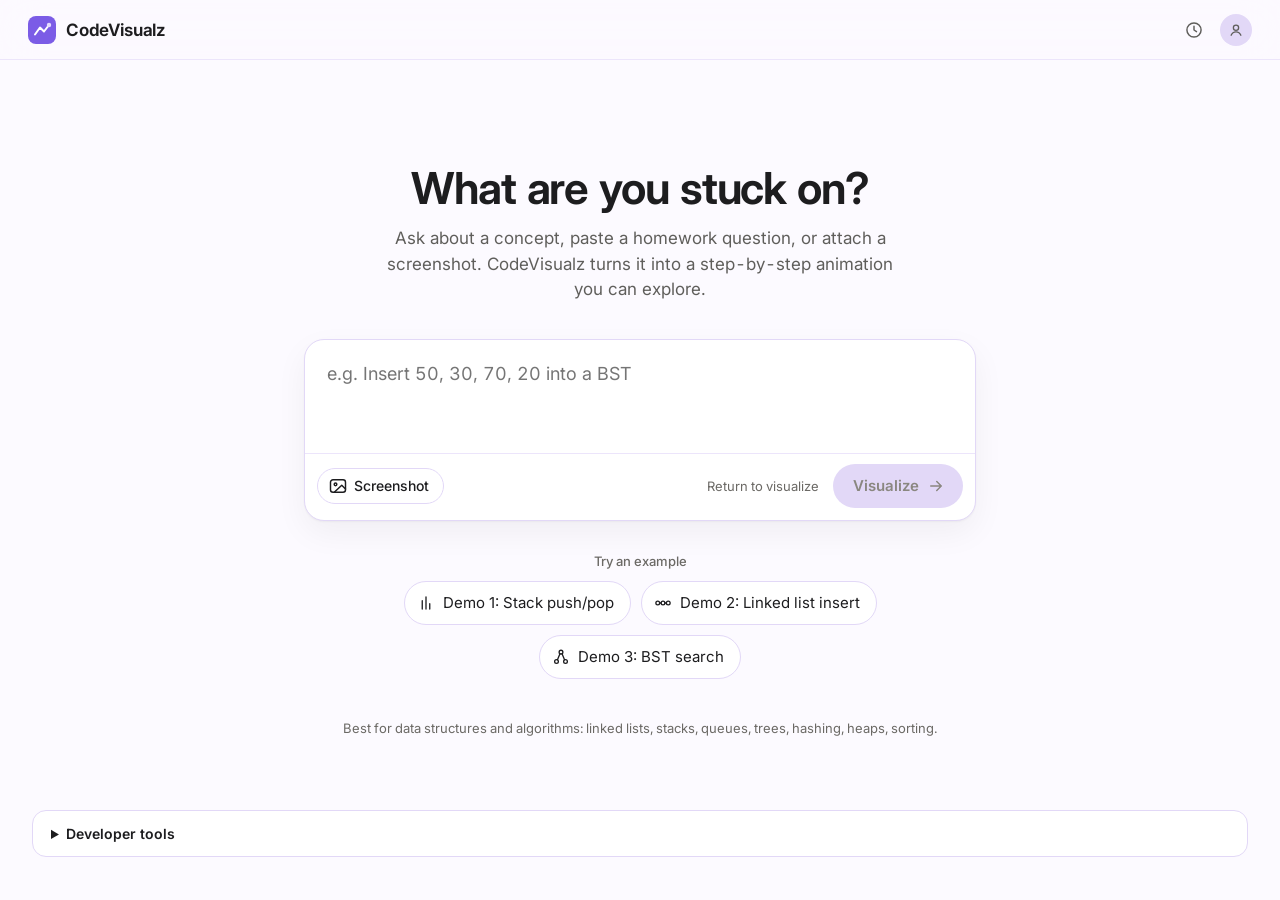
==== commit da7a39ef: "feat(frontend): swap example chips for the 3 real demo questions Replaces the placeholder examples w" ====
--- a/frontend/index.html
+++ b/frontend/index.html
@@ -87,13 +87,17 @@
   <div class="examples">
     <div class="examples-label">Try an example</div>
     <div class="example-chips" role="group" aria-label="Example prompts">
-      <button type="button" class="chip" data-example="Insert 45, 25, 35 into a size-10 hash table using linear probing.">
-        <svg width="18" height="18" viewBox="0 0 24 24" fill="none" stroke="currentColor" stroke-width="1.75" stroke-linecap="round" aria-hidden="true"><path d="M5 9h14M5 15h14M10 4L8 20M16 4l-2 16"></path></svg>
-        Explain linear probing.
-      </button>
-      <button type="button" class="chip" data-example="Insert 50, 30, 70, 20 into a binary search tree.">
+      <button type="button" class="chip" data-example="Given an empty stack numStack, what are the stack's contents after these operations? Push(numStack, 45), Push(numStack, 56), Push(numStack, 11), Pop(numStack)">
+        <svg width="18" height="18" viewBox="0 0 24 24" fill="none" stroke="currentColor" stroke-width="1.75" stroke-linecap="round" aria-hidden="true"><path d="M7 20V9m5 11V4m5 16v-7"></path></svg>
+        Demo 1: Stack push/pop
+      </button>
+      <button type="button" class="chip" data-example="numList is a doubly-linked list: 12 ⇄ 30. ListInsertAfter(numList, node 30, node 8); ListInsertAfter(numList, node 12, node 45); ListInsertAfter(numList, node 45, node 76)">
+        <svg width="18" height="18" viewBox="0 0 24 24" fill="none" stroke="currentColor" stroke-width="1.75" stroke-linecap="round" stroke-linejoin="round" aria-hidden="true"><circle cx="5" cy="12" r="2.5"></circle><circle cx="12" cy="12" r="2.5"></circle><circle cx="19" cy="12" r="2.5"></circle><path d="M7.5 12h2M14.5 12h2"></path></svg>
+        Demo 2: Linked list insert
+      </button>
+      <button type="button" class="chip" data-example="Which nodes are visited when searching for 65 in this BST? The root is 21. 21's left child is 12 and right child is 91. 12's children are 11 (left) and 19 (right). 91's children are 65 (left) and 96 (right).">
         <svg width="18" height="18" viewBox="0 0 24 24" fill="none" stroke="currentColor" stroke-width="1.75" stroke-linecap="round" aria-hidden="true"><circle cx="12" cy="5.5" r="2.5"></circle><circle cx="6" cy="18" r="2.5"></circle><circle cx="18" cy="18" r="2.5"></circle><path d="M10.6 7.6L7.3 15.8M13.4 7.6l3.3 8.2"></path></svg>
-        Insert 50, 30, 70, 20 into a BST.
+        Demo 3: BST search
       </button>
     </div>
     <p class="examples-footnote">Best for data structures and algorithms: linked lists, stacks, queues, trees, hashing, heaps, sorting.</p>
@@ -140,7 +144,7 @@
           </svg>
           <div>
             <div class="generating-title">Building your lesson</div>
-            <div class="generating-sub">This usually takes a few seconds.</div>
+            <div class="generating-sub" id="generating-sub">This usually takes a few seconds.</div>
           </div>
           <button type="button" id="cancel-generate-btn" class="secondary-button">Cancel</button>
         </div>
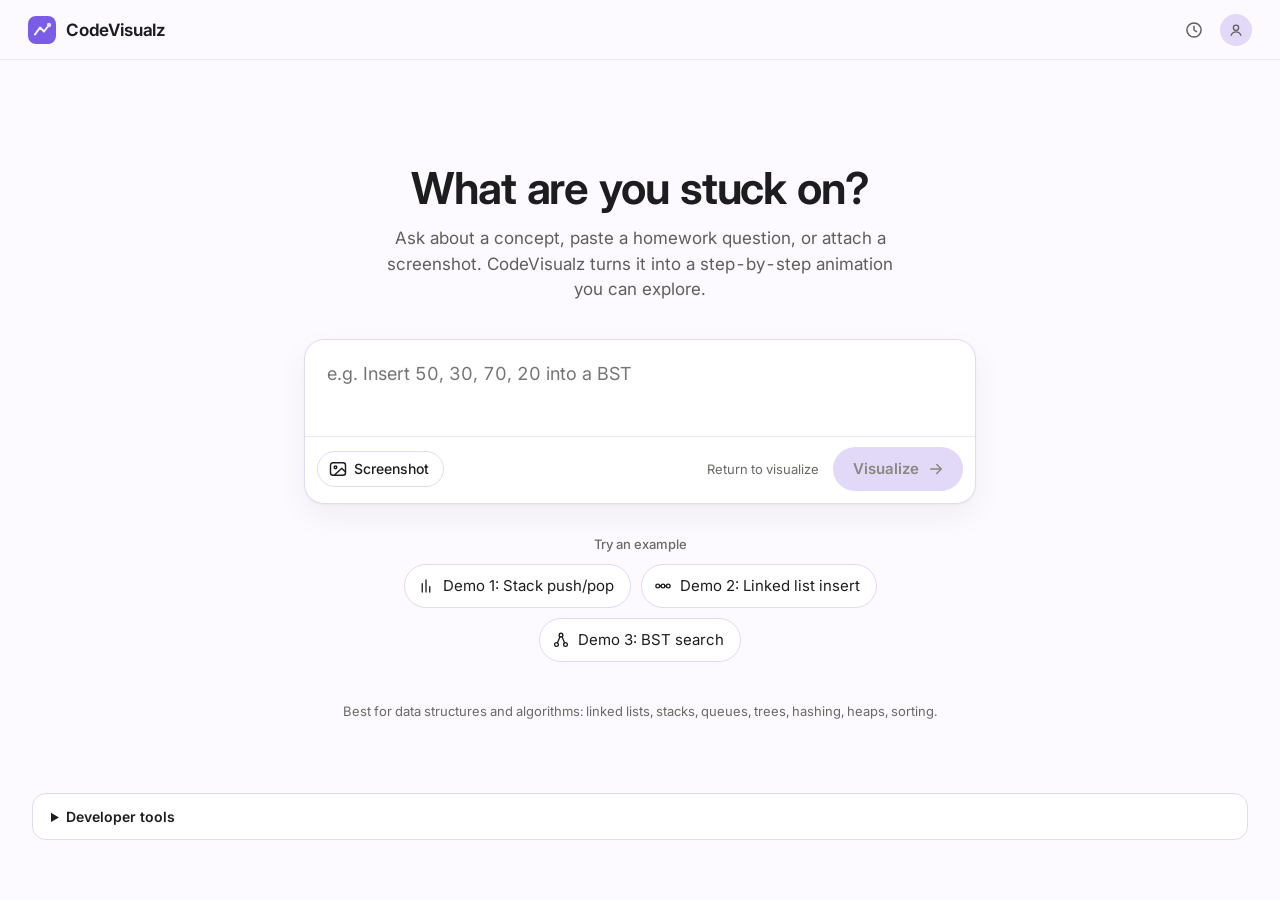
==== commit fd7c695c: "fix(frontend): animate the screenshot row in instead of snapping The screenshot preview appearing in" ====
--- a/frontend/index.html
+++ b/frontend/index.html
@@ -47,7 +47,7 @@
       placeholder="e.g. Insert 50, 30, 70, 20 into a BST"
     ></textarea>
 
-    <div class="screenshot-row" id="screenshot-row" hidden>
+    <div class="screenshot-row" id="screenshot-row" aria-hidden="true">
       <div class="screenshot-thumb"><img id="screenshot-preview-img" alt="Selected screenshot preview" /></div>
       <div class="screenshot-meta">
         <div class="screenshot-filename" id="screenshot-filename"></div>
@@ -180,9 +180,6 @@
             <button type="button" id="btn-back" class="ghost-toolbar-button" disabled>
               <svg width="18" height="18" viewBox="0 0 24 24" fill="none" stroke="currentColor" stroke-width="2" stroke-linecap="round" stroke-linejoin="round" aria-hidden="true"><path d="M15 6l-6 6 6 6"></path></svg>
               Back
-            </button>
-            <button type="button" id="btn-play" class="play-button" disabled aria-label="Play">
-              <svg id="play-icon" width="20" height="20" viewBox="0 0 24 24" fill="currentColor" aria-hidden="true" style="margin-left: 2px"><path d="M8 5.2v13.6c0 .8.9 1.3 1.6.8l10-6.8c.6-.4.6-1.2 0-1.6l-10-6.8C8.9 3.9 8 4.4 8 5.2z"></path></svg>
             </button>
             <button type="button" id="btn-next" class="ghost-toolbar-button" disabled style="padding: 0 10px 0 14px">
               Next
--- a/frontend/style.css
+++ b/frontend/style.css
@@ -259,26 +259,6 @@
   height: 44px;
 }
 
-.play-button {
-  width: 52px;
-  height: 52px;
-  display: flex;
-  align-items: center;
-  justify-content: center;
-  border: 0;
-  border-radius: var(--r-pill);
-  background: var(--accent);
-  color: var(--on-accent);
-  cursor: pointer;
-  box-shadow: var(--shadow-primary);
-}
-
-.play-button:disabled {
-  background: #D4D1CA;
-  box-shadow: none;
-  cursor: default;
-}
-
 /* ===== Start screen / composer ===== */
 
 .start-screen {
@@ -322,6 +302,7 @@
 .composer-input {
   display: block;
   width: 100%;
+  height: 96px;
   resize: none;
   border: 0;
   outline: none;
@@ -331,6 +312,12 @@
   line-height: 1.5;
   color: var(--text);
   background: transparent;
+  box-sizing: border-box;
+  transition: height 320ms cubic-bezier(0.34, 1.56, 0.64, 1);
+}
+
+.composer.has-screenshot .composer-input {
+  height: 64px;
 }
 
 .screenshot-row {
@@ -341,6 +328,24 @@
   gap: 12px;
   background: var(--muted);
   border-radius: var(--r-lg);
+  overflow: hidden;
+  max-height: 100px;
+  opacity: 1;
+  transform: scale(1);
+  transition:
+    max-height 320ms cubic-bezier(0.34, 1.56, 0.64, 1),
+    opacity 200ms ease,
+    transform 320ms cubic-bezier(0.34, 1.56, 0.64, 1),
+    margin 320ms cubic-bezier(0.34, 1.56, 0.64, 1),
+    padding 320ms cubic-bezier(0.34, 1.56, 0.64, 1);
+}
+
+.screenshot-row:not(.is-visible) {
+  margin: 0 14px 0;
+  padding: 0 4px 0 10px;
+  max-height: 0;
+  opacity: 0;
+  transform: scale(0.96);
 }
 
 .screenshot-thumb {
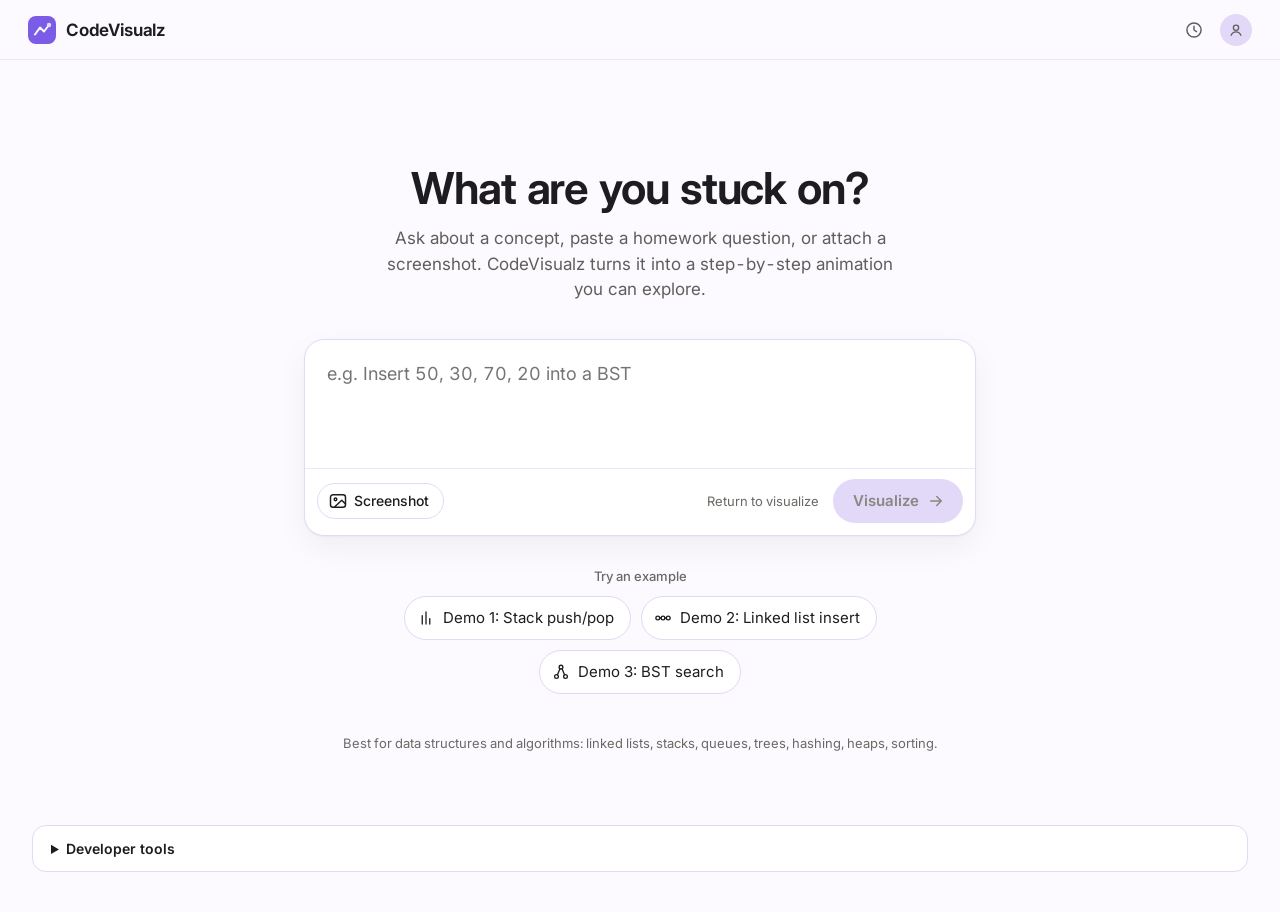
==== commit 3343ad50: "fix(frontend): replace bounce easing and layout-thrashing transitions Design review flagged two real" ====
--- a/frontend/index.html
+++ b/frontend/index.html
@@ -48,14 +48,16 @@
     ></textarea>
 
     <div class="screenshot-row" id="screenshot-row" aria-hidden="true">
-      <div class="screenshot-thumb"><img id="screenshot-preview-img" alt="Selected screenshot preview" /></div>
-      <div class="screenshot-meta">
-        <div class="screenshot-filename" id="screenshot-filename"></div>
-        <div class="screenshot-sub" id="screenshot-sub"></div>
-      </div>
-      <button type="button" id="screenshot-remove" class="remove-chip-button" aria-label="Remove screenshot">
-        <span><svg width="14" height="14" viewBox="0 0 24 24" fill="none" stroke="currentColor" stroke-width="2.25" stroke-linecap="round" aria-hidden="true"><path d="M6 6l12 12M18 6L6 18"></path></svg></span>
-      </button>
+      <div class="screenshot-row-content">
+        <div class="screenshot-thumb"><img id="screenshot-preview-img" alt="Selected screenshot preview" /></div>
+        <div class="screenshot-meta">
+          <div class="screenshot-filename" id="screenshot-filename"></div>
+          <div class="screenshot-sub" id="screenshot-sub"></div>
+        </div>
+        <button type="button" id="screenshot-remove" class="remove-chip-button" aria-label="Remove screenshot">
+          <span><svg width="14" height="14" viewBox="0 0 24 24" fill="none" stroke="currentColor" stroke-width="2.25" stroke-linecap="round" aria-hidden="true"><path d="M6 6l12 12M18 6L6 18"></path></svg></span>
+        </button>
+      </div>
     </div>
     <p id="screenshot-error" class="field-error" role="alert" hidden></p>
 
--- a/frontend/style.css
+++ b/frontend/style.css
@@ -299,6 +299,10 @@
   border-color: var(--error-border);
 }
 
+/* Transitions between two known fixed heights (96px <-> 64px), not a
+   collapse to/from `auto` — grid-template-rows would cost the same
+   layout recalculation here with no benefit, so height is animated
+   directly. */
 .composer-input {
   display: block;
   width: 100%;
@@ -313,14 +317,33 @@
   color: var(--text);
   background: transparent;
   box-sizing: border-box;
-  transition: height 320ms cubic-bezier(0.34, 1.56, 0.64, 1);
+  transition: height 320ms cubic-bezier(0.16, 1, 0.3, 1);
 }
 
 .composer.has-screenshot .composer-input {
   height: 64px;
 }
 
+/* Collapses via grid-template-rows (0fr <-> 1fr) rather than animating
+   max-height/margin/padding directly, which would thrash layout every
+   frame. Margin/padding stay static on the inner content element; only
+   the grid track size and opacity are animated. */
 .screenshot-row {
+  display: grid;
+  grid-template-rows: 0fr;
+  opacity: 0;
+  overflow: hidden;
+  transition: grid-template-rows 320ms cubic-bezier(0.16, 1, 0.3, 1), opacity 200ms ease;
+}
+
+.screenshot-row.is-visible {
+  grid-template-rows: 1fr;
+  opacity: 1;
+}
+
+.screenshot-row-content {
+  min-height: 0;
+  overflow: hidden;
   margin: 0 14px 12px;
   padding: 10px 4px 10px 10px;
   display: flex;
@@ -328,24 +351,6 @@
   gap: 12px;
   background: var(--muted);
   border-radius: var(--r-lg);
-  overflow: hidden;
-  max-height: 100px;
-  opacity: 1;
-  transform: scale(1);
-  transition:
-    max-height 320ms cubic-bezier(0.34, 1.56, 0.64, 1),
-    opacity 200ms ease,
-    transform 320ms cubic-bezier(0.34, 1.56, 0.64, 1),
-    margin 320ms cubic-bezier(0.34, 1.56, 0.64, 1),
-    padding 320ms cubic-bezier(0.34, 1.56, 0.64, 1);
-}
-
-.screenshot-row:not(.is-visible) {
-  margin: 0 14px 0;
-  padding: 0 4px 0 10px;
-  max-height: 0;
-  opacity: 0;
-  transform: scale(0.96);
 }
 
 .screenshot-thumb {
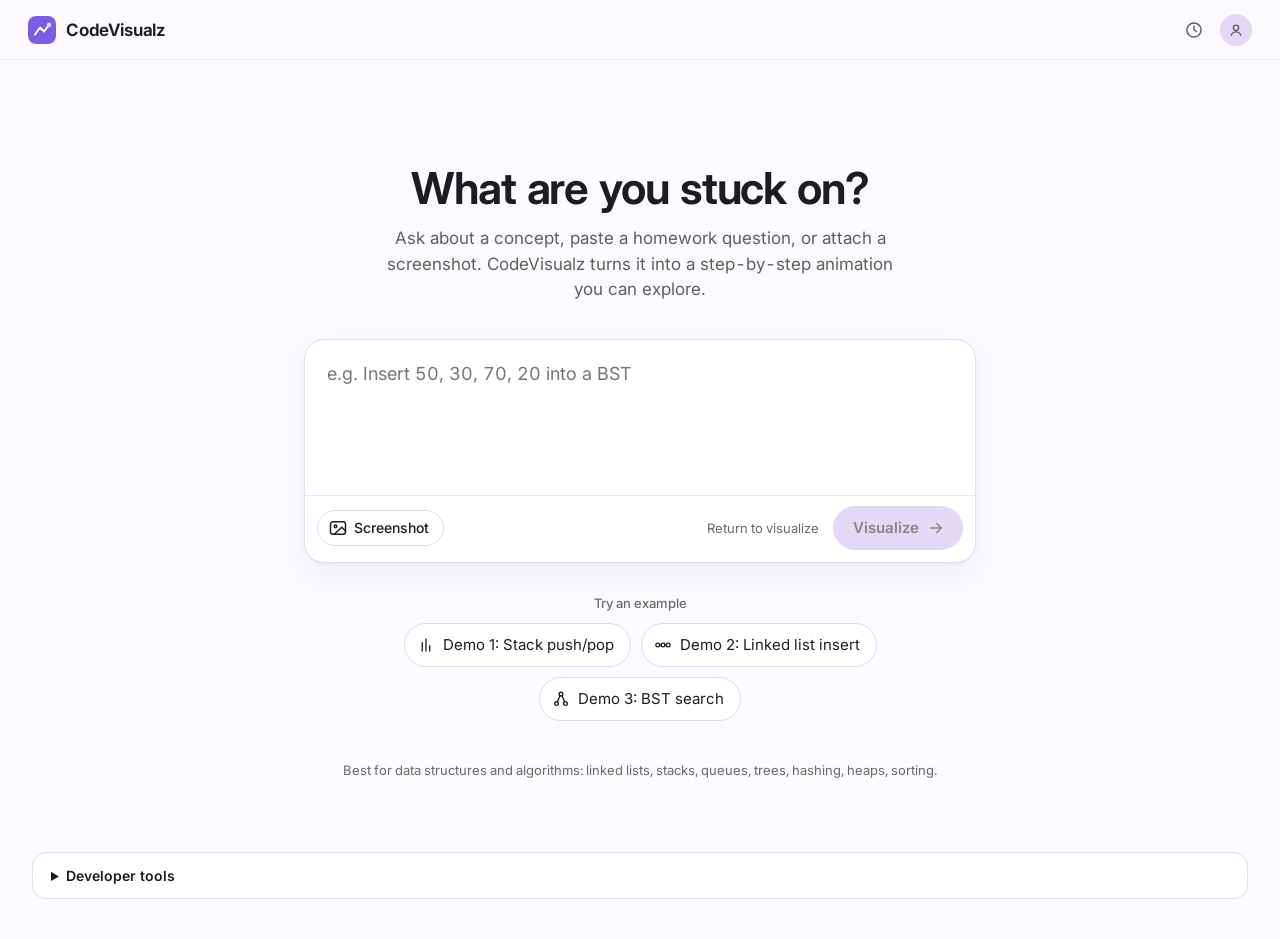
==== commit 3e9d43f9: "fix(frontend): sandbox hint/placeholder use each structure's own vocabulary "Try your own operations" ====
--- a/frontend/index.html
+++ b/frontend/index.html
@@ -237,7 +237,7 @@
 
       <section class="card sandbox-card" id="sandbox-panel" hidden>
         <div class="sandbox-label">Try your own operations</div>
-        <p class="sandbox-hint">Type comma-separated ops for this structure, e.g. <code>push 5, pop</code>.</p>
+        <p class="sandbox-hint" id="sandbox-hint">Type comma-separated ops for this structure, e.g. <code>push 5, pop</code>.</p>
         <form class="sandbox-form" id="sandbox-form">
           <label class="sr-only" for="sandbox-input">Your operations</label>
           <input id="sandbox-input" class="sandbox-input" placeholder="push 5, pop" />
--- a/frontend/style.css
+++ b/frontend/style.css
@@ -299,14 +299,22 @@
   border-color: var(--error-border);
 }
 
-/* Transitions between two known fixed heights (96px <-> 64px), not a
-   collapse to/from `auto` — grid-template-rows would cost the same
-   layout recalculation here with no benefit, so height is animated
-   directly. */
+/* Height is set from JS (scrollHeight) as the student types, so the box
+   grows with the content instead of scrolling internally. The transition
+   animates each step of that growth; max-height caps it before it falls
+   back to an internal scrollbar.
+   Design review will keep flagging this `height` transition as a
+   layout-thrash risk — sanctioned exception: the reflow comes from
+   reading scrollHeight in JS, which any auto-grow technique needs
+   regardless of which CSS property receives the result afterward;
+   grid-template-rows would not remove that cost here. One textarea,
+   per-keystroke, is the standard pattern (GitHub/Twitter compose boxes
+   use the same approach). */
 .composer-input {
   display: block;
   width: 100%;
-  height: 96px;
+  min-height: 96px;
+  max-height: 320px;
   resize: none;
   border: 0;
   outline: none;
@@ -317,11 +325,8 @@
   color: var(--text);
   background: transparent;
   box-sizing: border-box;
+  overflow-y: auto;
   transition: height 320ms cubic-bezier(0.16, 1, 0.3, 1);
-}
-
-.composer.has-screenshot .composer-input {
-  height: 64px;
 }
 
 /* Collapses via grid-template-rows (0fr <-> 1fr) rather than animating
@@ -344,7 +349,7 @@
 .screenshot-row-content {
   min-height: 0;
   overflow: hidden;
-  margin: 0 14px 12px;
+  margin: 10px 14px 12px;
   padding: 10px 4px 10px 10px;
   display: flex;
   align-items: center;
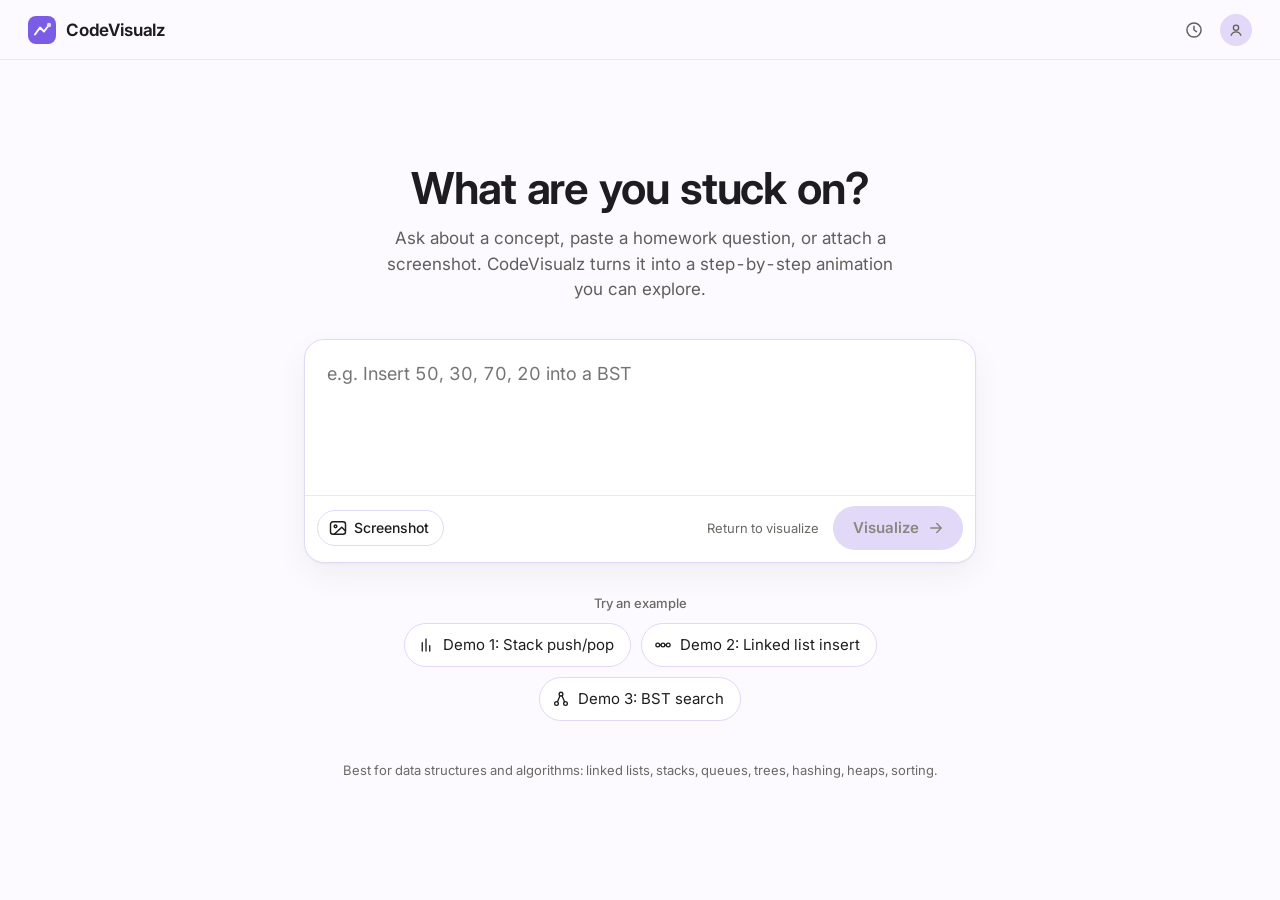
==== commit 93ac97bf: "refactor(frontend): remove the Developer tools panel Drops the whole panel: mode/status display, raw" ====
--- a/frontend/index.html
+++ b/frontend/index.html
@@ -257,45 +257,6 @@
   </div>
 </main>
 
-<!-- ============ DEVELOPER TOOLS (integration-testing aid) ============ -->
-<div class="dev-tools">
-  <details class="dev-tools-inner" id="dev-tools">
-    <summary>Developer tools</summary>
-    <div class="dev-tools-body">
-      <p><strong>Mode:</strong> <span id="dev-mode">Live API</span></p>
-      <p><strong>Last request:</strong> <span id="dev-status">&mdash;</span></p>
-
-      <h2>Plan response</h2>
-      <pre id="dev-plan-preview" class="dev-pre">&mdash;</pre>
-
-      <h2>Current step (raw detail)</h2>
-      <pre id="dev-step-detail" class="dev-pre">&mdash;</pre>
-
-      <h2>Errors</h2>
-      <ul id="dev-errors" class="dev-errors"></ul>
-
-      <h2>Manual test input</h2>
-      <p>
-        Paste a plan response shaped like <code>{"structure","initial","ops","source"}</code> or
-        <code>{"structure":null,"message"}</code> to test the frontend and visualization modules without
-        calling <code>/api/plan</code>. This is a manual test route &mdash; it never pretends to be a live
-        backend response.
-      </p>
-      <textarea
-        id="dev-json-input"
-        class="dev-json-input"
-        rows="6"
-        placeholder='{"structure":"bst","initial":[],"ops":[{"op":"insert","args":["50"]},{"op":"insert","args":["30"]}],"source":"user_question"}'
-      ></textarea>
-      <div class="dev-tools-actions">
-        <button type="button" id="dev-json-example">Insert example</button>
-        <button type="button" id="dev-json-load">Load as plan response</button>
-      </div>
-      <p id="dev-json-error" class="field-error" role="alert" hidden></p>
-    </div>
-  </details>
-</div>
-
 <script type="module" src="app.js"></script>
 </body>
 </html>
--- a/frontend/style.css
+++ b/frontend/style.css
@@ -1291,94 +1291,6 @@
   white-space: pre-wrap;
 }
 
-/* ===== Developer tools (integration-testing aid, not part of the product design) ===== */
-
-.dev-tools {
-  max-width: 1360px;
-  margin: 0 auto;
-  padding: 0 32px 40px;
-}
-
-.dev-tools-inner {
-  border: 1px solid var(--line);
-  border-radius: var(--r-lg);
-  background: var(--surface);
-}
-
-.dev-tools summary {
-  cursor: pointer;
-  font-weight: 600;
-  font-size: 14px;
-  padding: 14px 18px;
-}
-
-.dev-tools-body {
-  padding: 0 18px 18px;
-  font-size: 13px;
-  color: var(--text-2);
-}
-
-.dev-tools-body h2 {
-  font-size: 12px;
-  text-transform: uppercase;
-  letter-spacing: 0.04em;
-  margin: 14px 0 6px;
-  color: var(--text-3);
-}
-
-.dev-pre {
-  background: var(--stage);
-  border: 1px solid var(--line);
-  border-radius: var(--r-sm);
-  padding: 8px;
-  max-height: 180px;
-  overflow: auto;
-  white-space: pre-wrap;
-  word-break: break-word;
-  font-size: 12px;
-}
-
-.dev-errors {
-  list-style: none;
-  margin: 0;
-  padding: 0;
-  max-height: 120px;
-  overflow: auto;
-}
-
-.dev-errors li {
-  padding: 4px 0;
-  border-bottom: 1px solid var(--line-soft);
-  color: var(--error-icon);
-}
-
-.dev-tools-actions {
-  display: flex;
-  gap: 8px;
-  margin-top: 8px;
-}
-
-.dev-tools-actions button {
-  border: 1px solid var(--line);
-  background: var(--stage);
-  border-radius: var(--r-sm);
-  padding: 8px 12px;
-  cursor: pointer;
-  font-size: 12px;
-}
-
-.dev-json-input {
-  width: 100%;
-  border: 1px solid var(--line);
-  border-radius: var(--r-sm);
-  padding: 10px;
-  font-family: var(--font-mono);
-  font-size: 12px;
-  resize: vertical;
-  background: var(--stage);
-  color: var(--text);
-}
-
 .field-error {
   color: var(--error-icon);
   font-size: 13px;
